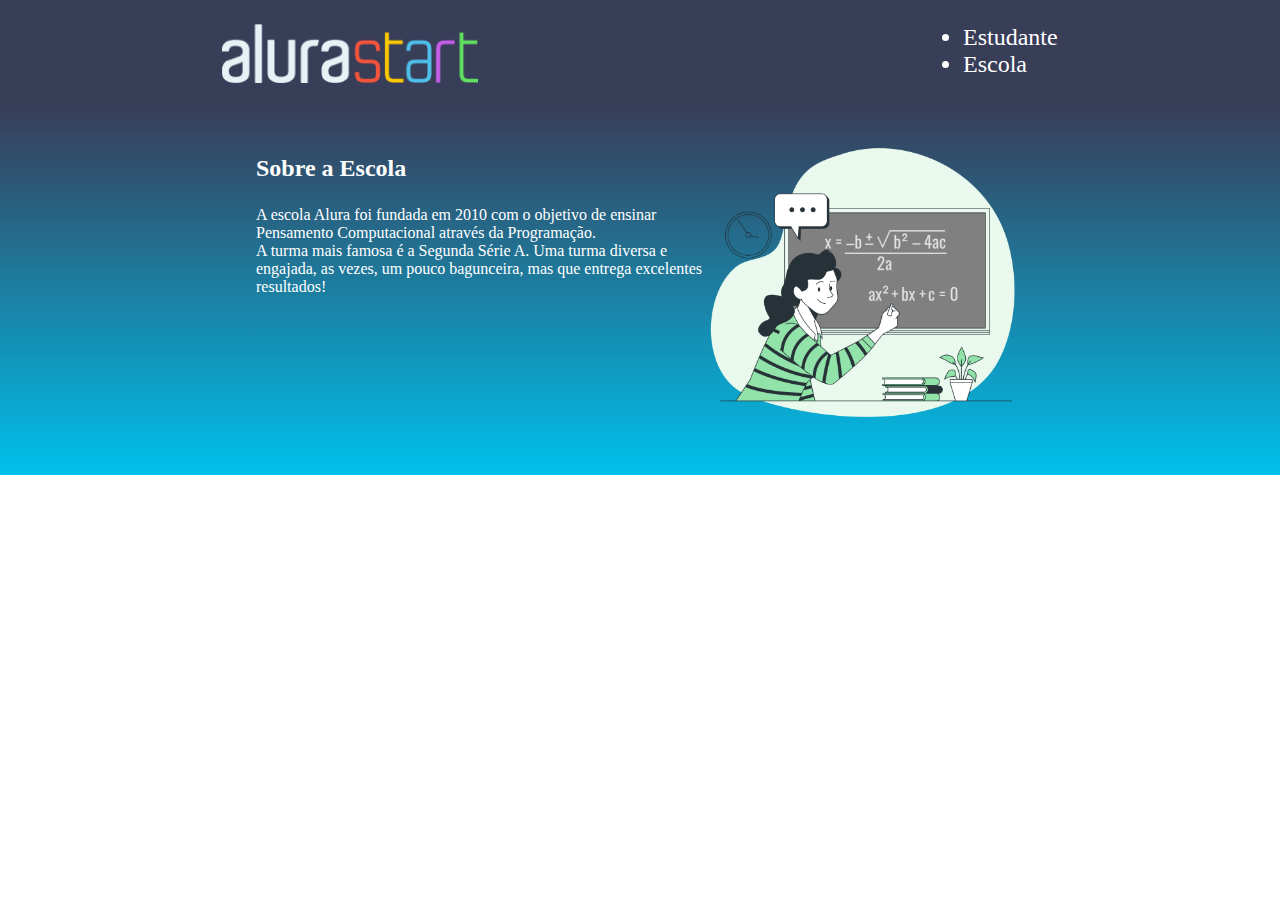
==== index.html @ a39a6ace "Add files via upload" ====
<!DOCTYPE html>
<html lang="en">
<head>
    <meta charset="UTF-8">
    <meta http-equiv="X-UA-Compatible" content="IE=edge">
    <meta name="viewport" content="width=device-width, initial-scale=1.0">
    <title>Document</title>
<link rel="stylesheet" href="Style.css">

</head>
<body>
    <header class="cabecalho">
        <img class="cabecalho-imagem" src="Img/alurastart logo 1.png" alt="">
    <ul class=”cabecalho-lista-item”>
        <li class=”cabecalho-lista-item”>Estudante</li>
        <li class=”cabecalho-lista-item”>Escola</li>
        </ul></header>
<section class="escola" >
    <div class="escola-conteudo" >
            <h2 class="escola-titulo" >Sobre a Escola</h2>
            <p class=”escola-texto-um”> A escola Alura foi fundada em 2010 com o objetivo de ensinar Pensamento Computacional através da Programação.</p>
            <p class=”escola-texto-dois”> A turma mais famosa é a Segunda Série A. Uma turma diversa e engajada, as vezes, um pouco bagunceira, mas
que entrega excelentes resultados!</p> </div>
<img class="escola-imagem" src="Img/Formula-bro.png" alt=""> <section>

</body>
</html>
---- Style.css ----
.cabecalho {
    background-color: #383D58;
    color: white;
    display: flex;
    justify-content: space-around;
    padding: 24px 0; font-size: 24px;
    }
    .cabecalho-imagem{ width: 20%;
    }
    .cabecalho-lista-item{display: inline;margin: 0 16px;
    }* {
        margin: 0;
        padding:}
  .escola-imagem {width:25%;} 
  .escola {
    background-image: linear-gradient(#383D58,#00c0eb);
    color: white;
    display:flex; 
    justify-content: center;
    padding: 24px 0;} 
    .escola-titulo {
        padding: 24px 0;
        }
    .escola-conteudo{width: 35%;
        }
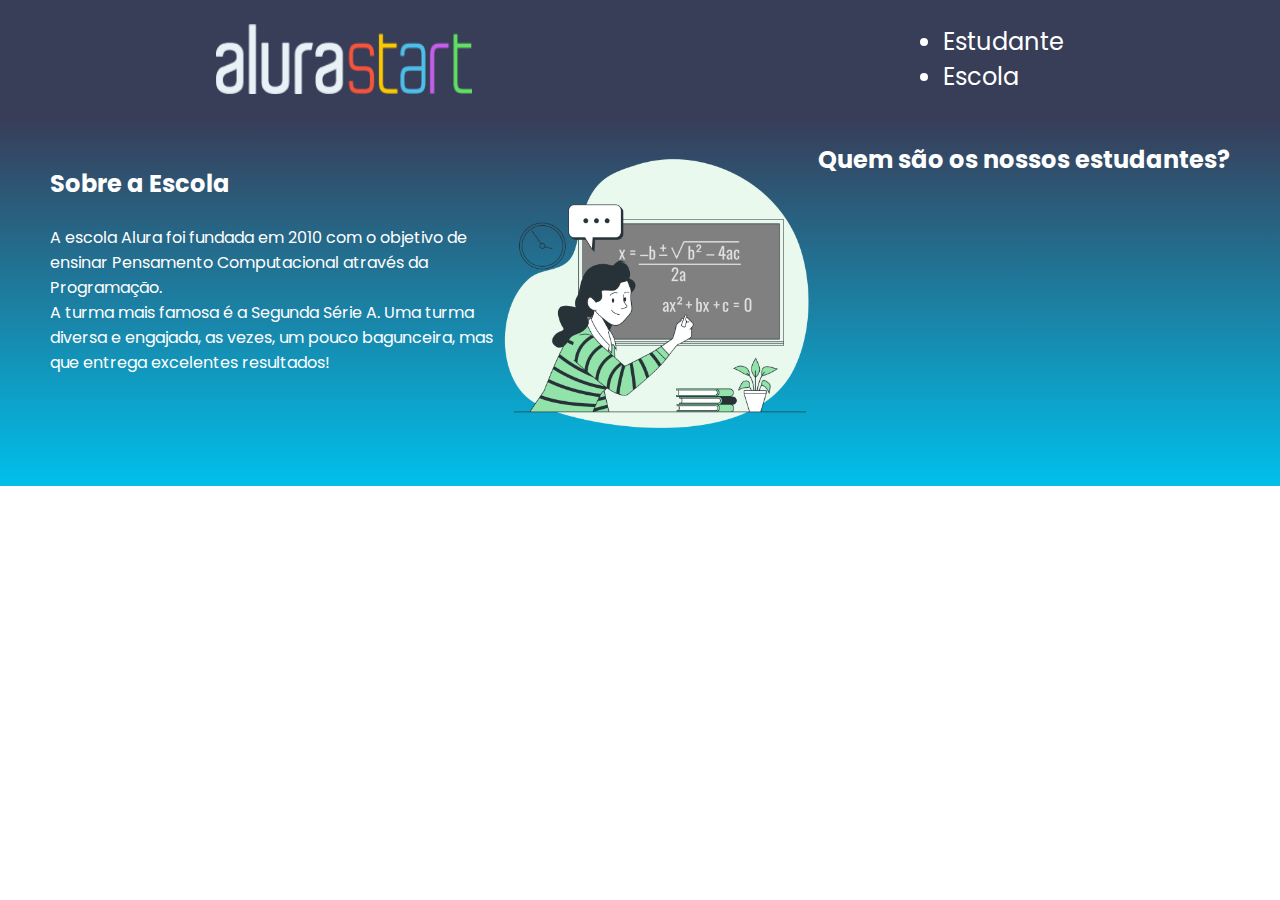
==== commit b80935a6: "Add files via upload" ====
--- a/index.html
+++ b/index.html
@@ -6,6 +6,9 @@
     <meta name="viewport" content="width=device-width, initial-scale=1.0">
     <title>Document</title>
 <link rel="stylesheet" href="Style.css">
+<link rel="preconnect" href="https://fonts.googleapis.com">
+<link rel="preconnect" href="https://fonts.gstatic.com" crossorigin>
+<link href="https://fonts.googleapis.com/css2?family=Poppins:wght@200;400;700&display=swap" rel="stylesheet">
 
 </head>
 <body>
@@ -22,6 +25,9 @@
             <p class=”escola-texto-dois”> A turma mais famosa é a Segunda Série A. Uma turma diversa e engajada, as vezes, um pouco bagunceira, mas
 que entrega excelentes resultados!</p> </div>
 <img class="escola-imagem" src="Img/Formula-bro.png" alt=""> <section>
-
+<section class="estudante"> 
+    <h2 class="estudantes_título">Quem são os nossos estudantes?</h2>
+    <img src="" alt="">
+</section>
 </body>
 </html>
--- a/Style.css
+++ b/Style.css
@@ -5,6 +5,7 @@
     justify-content: space-around;
     padding: 24px 0; font-size: 24px;
     }
+    body{font-family: 'Poppins', sans-serif;}
     .cabecalho-imagem{ width: 20%;
     }
     .cabecalho-lista-item{display: inline;margin: 0 16px;
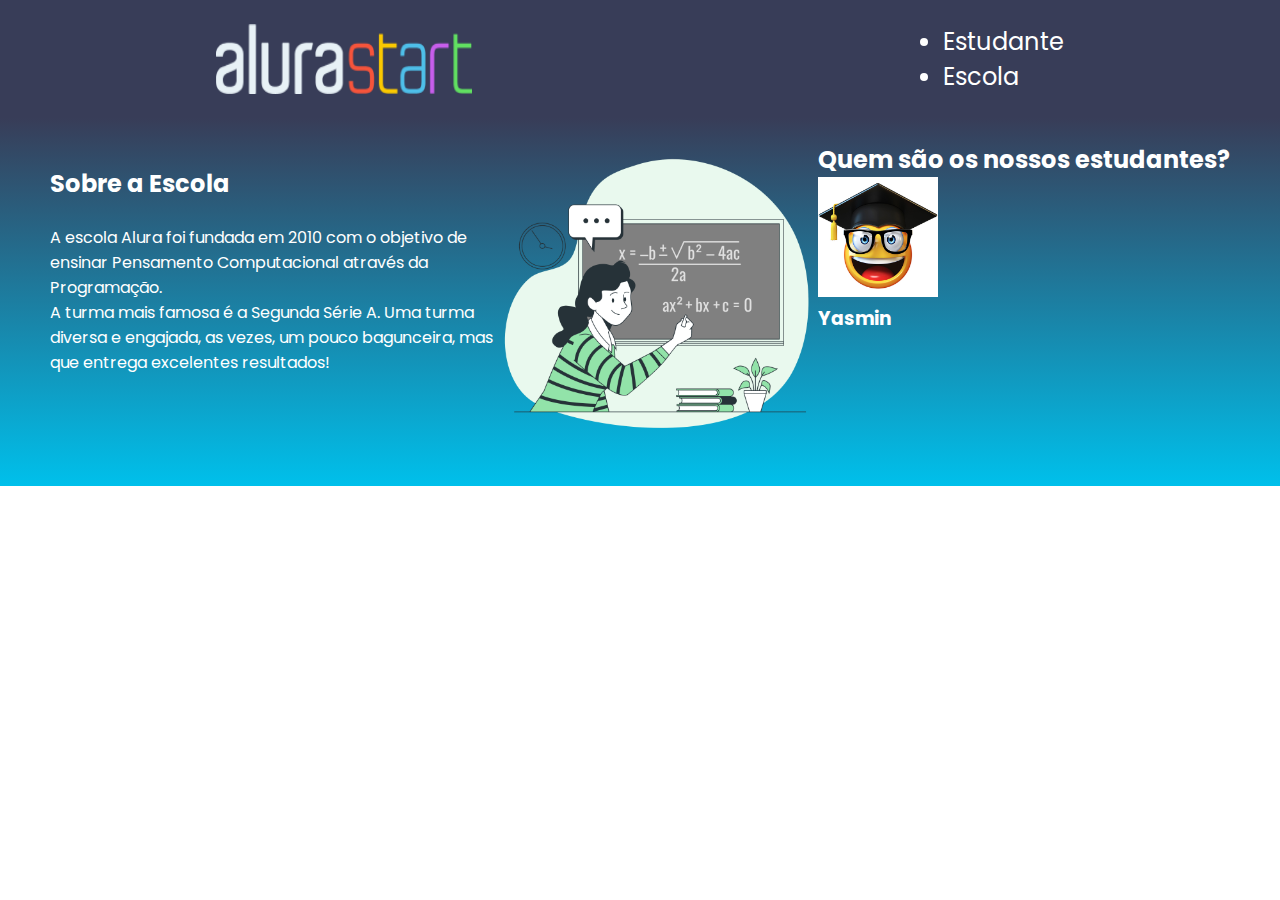
==== commit 3e9a4d6b: "Add files via upload" ====
--- a/index.html
+++ b/index.html
@@ -27,7 +27,9 @@
 <img class="escola-imagem" src="Img/Formula-bro.png" alt=""> <section>
 <section class="estudante"> 
     <h2 class="estudantes_título">Quem são os nossos estudantes?</h2>
-    <img src="" alt="">
+
+    <img class="estudante-imagem" src="Img/estudante.jpg" alt="foto do estudante">
+    <h3>Yasmin</h3>
 </section>
 </body>
 </html>
--- a/Style.css
+++ b/Style.css
@@ -23,4 +23,5 @@
         padding: 24px 0;
         }
     .escola-conteudo{width: 35%;
-        }+        }
+        .estudante-imagem {width: 120px;}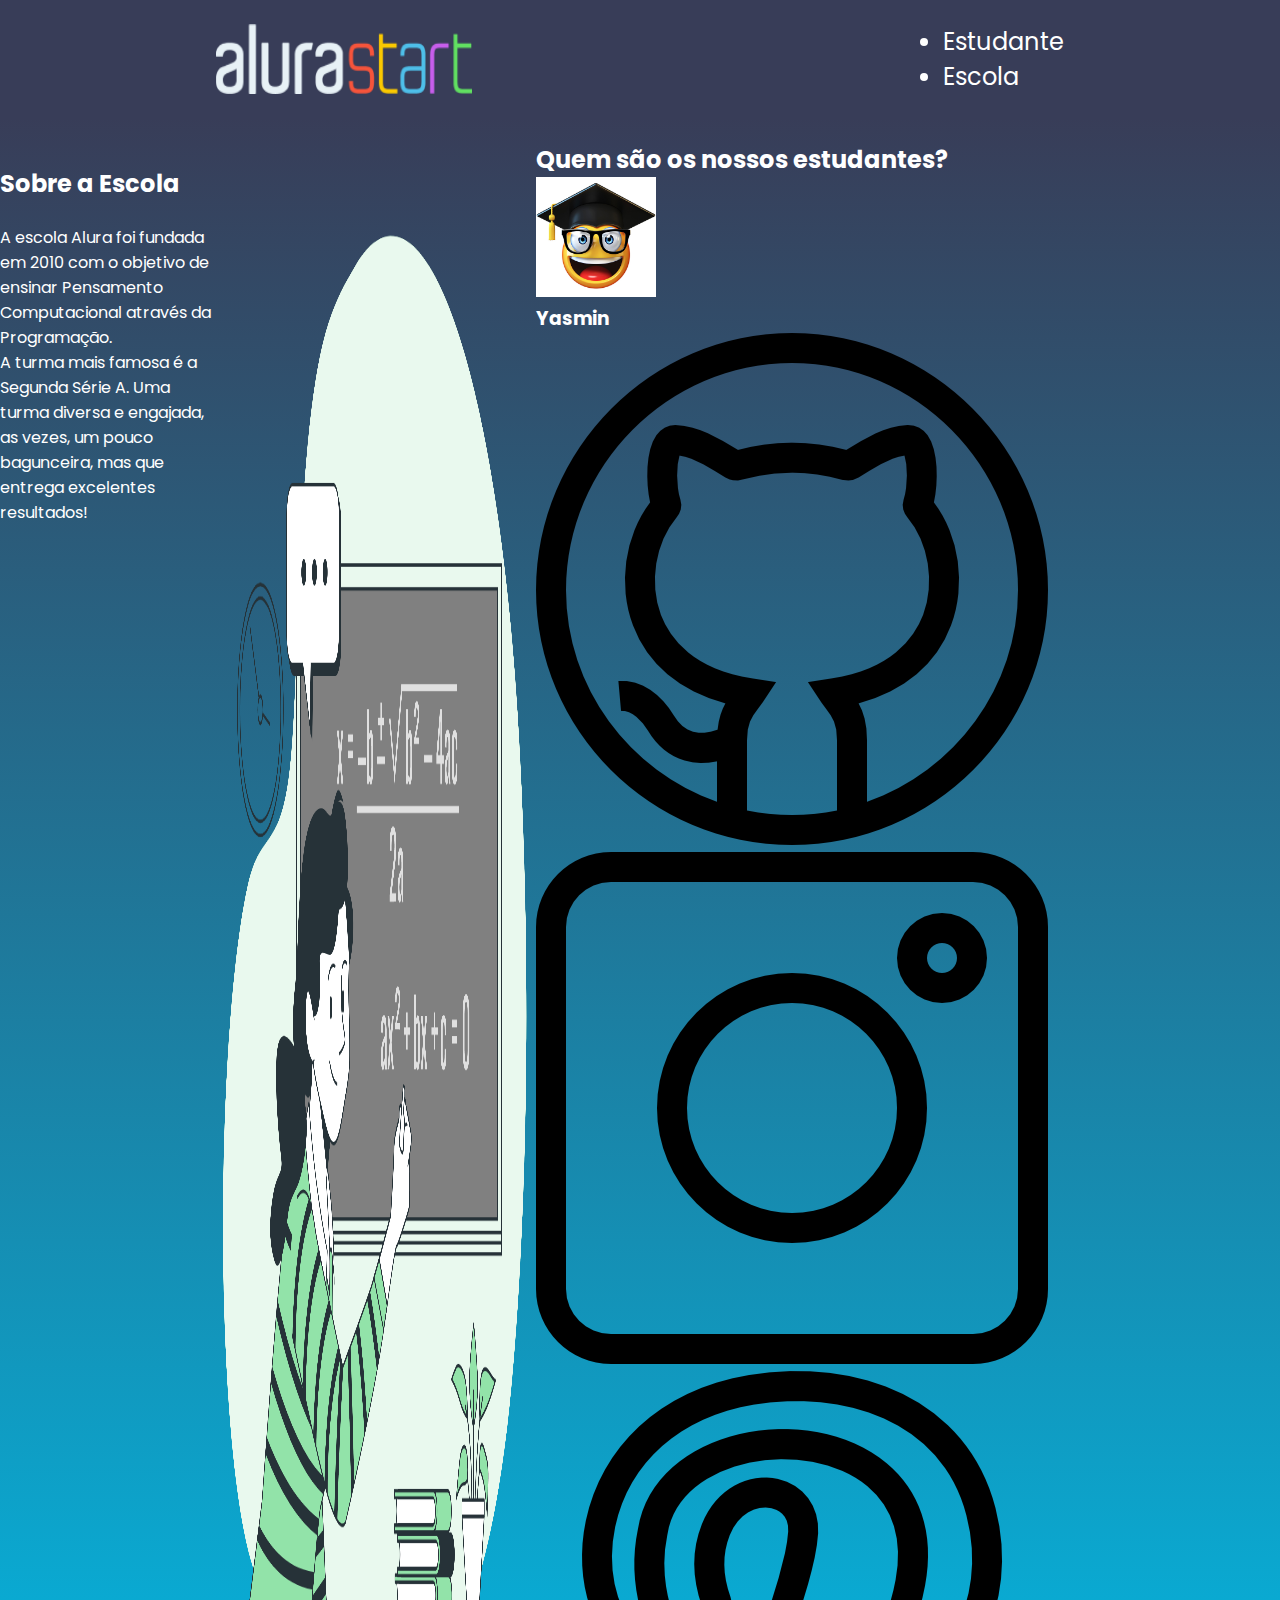
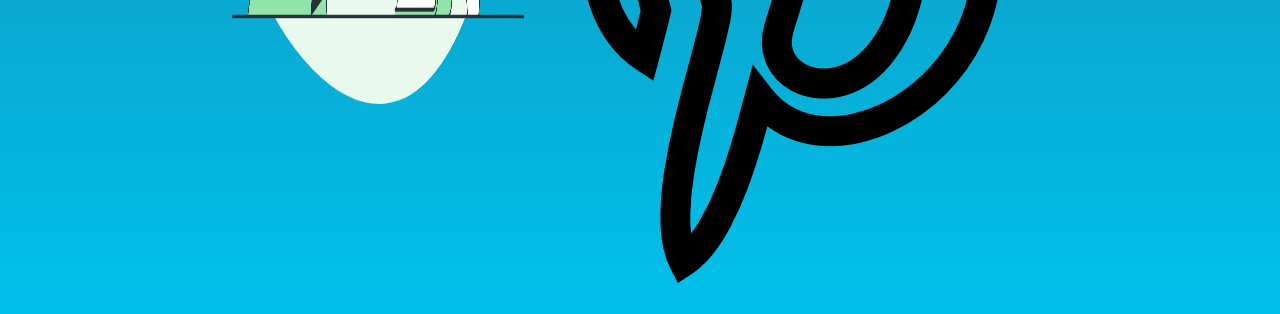
==== commit 316409d8: "Add files via upload" ====
--- a/index.html
+++ b/index.html
@@ -29,7 +29,10 @@
     <h2 class="estudantes_título">Quem são os nossos estudantes?</h2>
 
     <img class="estudante-imagem" src="Img/estudante.jpg" alt="foto do estudante">
-    <h3>Yasmin</h3>
+    <h3 class="estudante-nome">Yasmin</h3>
+    <img src="Img/github.png" alt="Simbolo do github">
+    <img src="Img/instagram.png" alt="Simbolo do intagram">
+    <img src="Img/pinterest.png" alt="Simbolo do pinterest">
 </section>
 </body>
 </html>
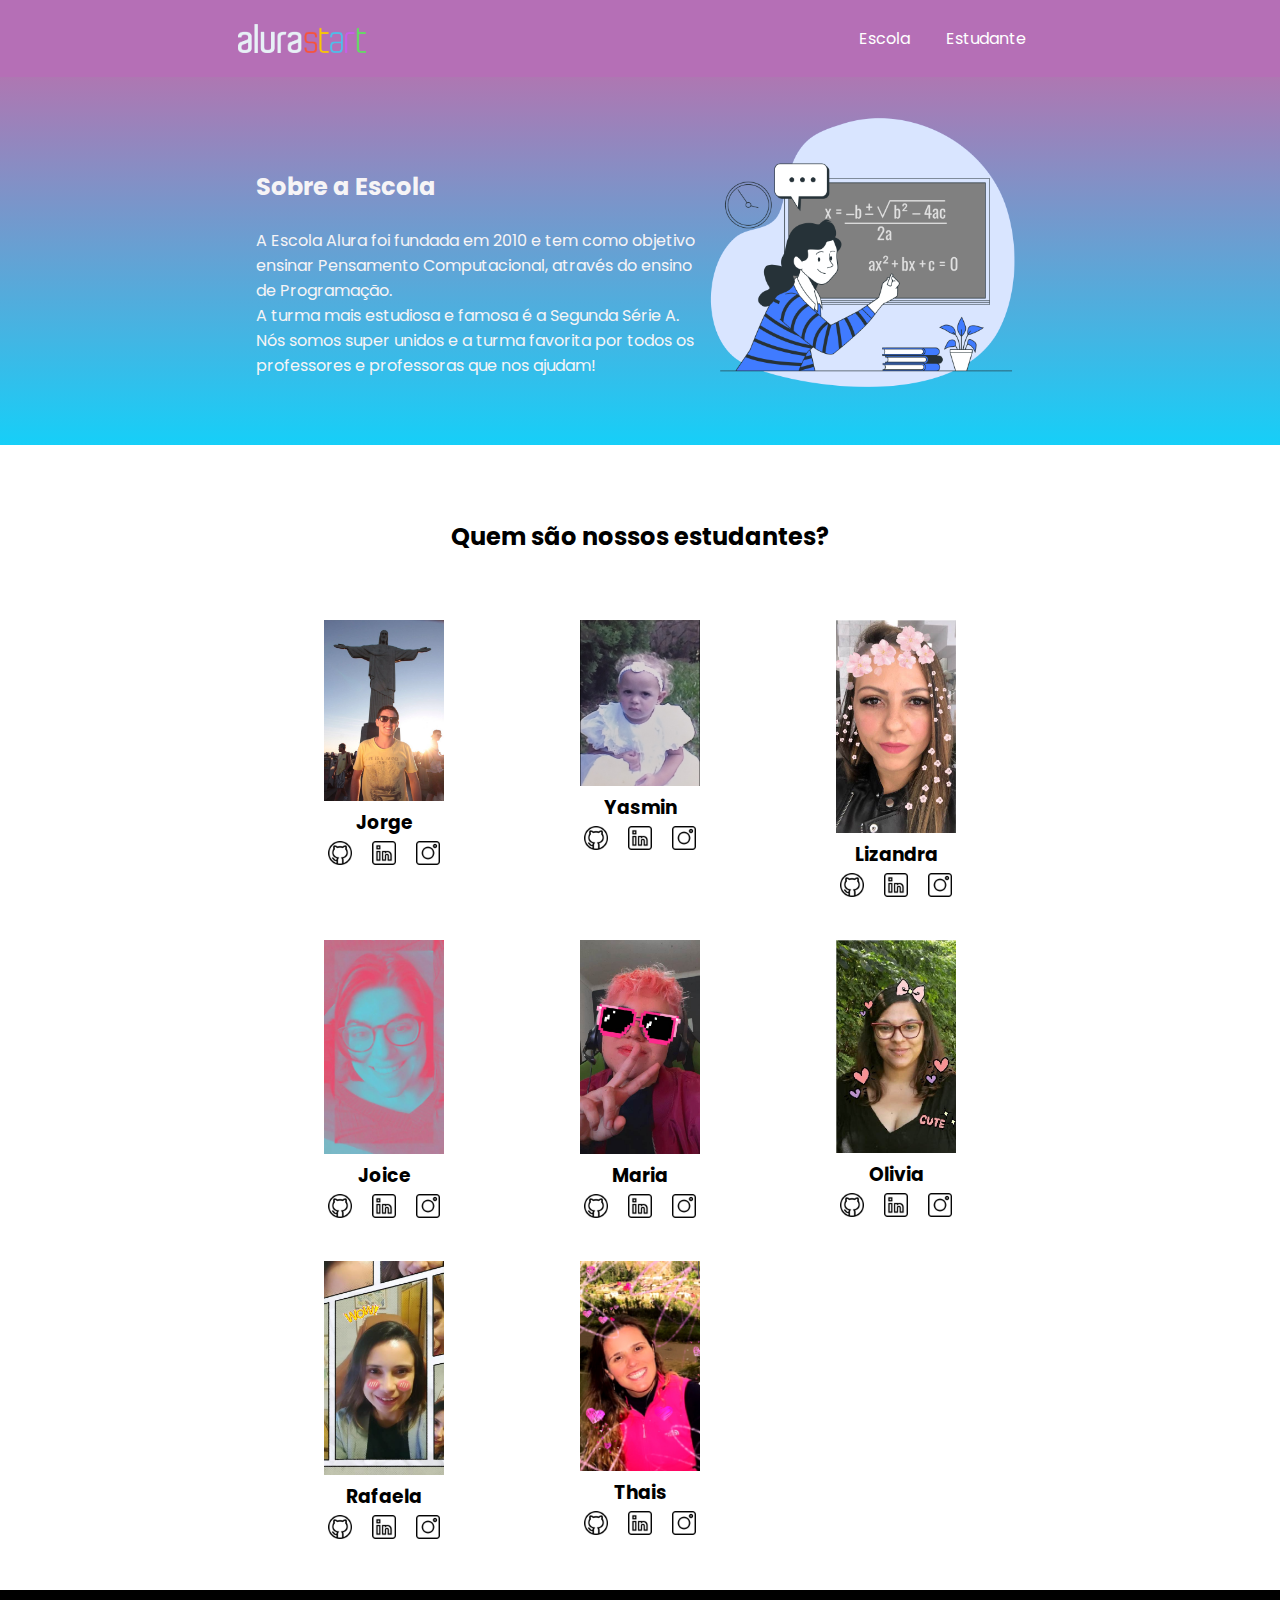
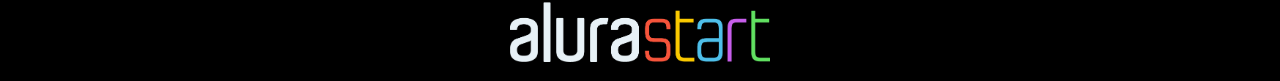
==== commit 22b2e3b9: "Add files via upload" ====
--- a/index.html
+++ b/index.html
@@ -4,35 +4,97 @@
     <meta charset="UTF-8">
     <meta http-equiv="X-UA-Compatible" content="IE=edge">
     <meta name="viewport" content="width=device-width, initial-scale=1.0">
-    <title>Document</title>
-<link rel="stylesheet" href="Style.css">
-<link rel="preconnect" href="https://fonts.googleapis.com">
-<link rel="preconnect" href="https://fonts.gstatic.com" crossorigin>
-<link href="https://fonts.googleapis.com/css2?family=Poppins:wght@200;400;700&display=swap" rel="stylesheet">
-
+    <title>Equipe Alura Start</title>
+    <link rel="stylesheet" href="style.css">
+    <link rel="preconnect" href="https://fonts.googleapis.com">
+    <link rel="preconnect" href="https://fonts.gstatic.com" crossorigin>
+    <link href="https://fonts.googleapis.com/css2?family=Poppins&display=swap" rel="stylesheet">
 </head>
 <body>
     <header class="cabecalho">
-        <img class="cabecalho-imagem" src="Img/alurastart logo 1.png" alt="">
-    <ul class=”cabecalho-lista-item”>
-        <li class=”cabecalho-lista-item”>Estudante</li>
-        <li class=”cabecalho-lista-item”>Escola</li>
-        </ul></header>
-<section class="escola" >
-    <div class="escola-conteudo" >
-            <h2 class="escola-titulo" >Sobre a Escola</h2>
-            <p class=”escola-texto-um”> A escola Alura foi fundada em 2010 com o objetivo de ensinar Pensamento Computacional através da Programação.</p>
-            <p class=”escola-texto-dois”> A turma mais famosa é a Segunda Série A. Uma turma diversa e engajada, as vezes, um pouco bagunceira, mas
-que entrega excelentes resultados!</p> </div>
-<img class="escola-imagem" src="Img/Formula-bro.png" alt=""> <section>
-<section class="estudante"> 
-    <h2 class="estudantes_título">Quem são os nossos estudantes?</h2>
+        <img class="cabecalho-imagem" src="alurastart logo.png" alt="logo da alura start">
+        <ul class="cabecalho-lista">
+            <li class="cabecalho-lista-item">Escola</li>
+            <li class="cabecalho-lista-item">Estudante</li>
+        </ul>
+    </header>
+    <section class="escola">
+        <div class="escola-div-conteudo">
+            <h2 class="escola-titulo">Sobre a Escola</h2>
+            <p class="escola-texto-um">A Escola Alura foi fundada em 2010 e tem como objetivo ensinar Pensamento Computacional, através do ensino de  Programação.</p>
+            <p class="escola-texto-dois">A turma mais estudiosa e famosa é a Segunda Série A. Nós somos super unidos e a turma favorita por todos os professores e professoras que nos ajudam!</p>
+        </div>
+        <img class="escola-imagem" src="Formula-bro.png" alt="imagem que representa uma professora em sala de aula">
+    </section>
+    <section class="estudante">
+        <h2 class="estudante-titulo">Quem são nossos estudantes?</h2>
+        <div class="estudante-todos">
+        <span></span>
+        <div class="estudante-div">
+            <img class="estudante-imagem" src="Jorge.jpg" alt="foto do Jorge">
+            <h3 class="estudante-nome">Jorge</h3>
+            <a href="https://github.com/marcelopaludetto"><img class="estudante-icone" src="github.png" alt="icone github"></a>
+            <a href="https://linkedin.com/marcelopaludetto"><img class="estudante-icone" src="linkedin.png" alt="icone linkedin"></a>
+            <a href="https://instagram.com/jorgeenge"><img class="estudante-icone" src="instagram.png" alt="icone instagram"></a>
+        </div>
+        <div class="estudante-div">
+            <img class="estudante-imagem" src="yasmin.jpg" alt="foto da yasmin">
+            <h3 class="estudante-nome">Yasmin</h3>
+            <a href="https://github.com/YasminSbardelatti"><img class="estudante-icone" src="github.png" alt="icone github"></a>
+            <a href="https://www.linkedin.com"><img class="estudante-icone" src="linkedin.png" alt="icone linkedin"></a>
+            <a href="https://www.instagram.com/y.sbardelatti"><img class="estudante-icone" src="instagram.png" alt="icone instagram"></a>
+        </div>
+        <div class="estudante-div">
+            <img class="estudante-imagem" src="Liz.jpg" alt="foto da lizandra">
+            <h3 class="estudante-nome">Lizandra</h3>
+            <a href=""><img class="estudante-icone" src="github.png" alt="icone github"></a>
+            <a href="https://www.linkedin.com"><img class="estudante-icone" src="linkedin.png" alt="icone linkedin"></a>
+            <a href="https://www.instagram.com/y.sbardelatti"><img class="estudante-icone" src="instagram.png" alt="icone instagram"></a>
+        </div>
+        <span></span>
+        <span></span>
+        <div class="estudante-div">
+            <img class="estudante-imagem" src="Joice.jpg" alt="foto da joice">
+            <h3 class="estudante-nome">Joice</h3>
+            <a href="https://github.com/JoiceAlura"><img class="estudante-icone" src="github.png" alt="icone github"></a>
+            <a href="https://www.linkedin.com/in/joicebarbaresco/"><img class="estudante-icone" src="linkedin.png" alt="icone linkedin"></a>
+            <a href="https://www.instagram.com/joicebarbaresco/"><img class="estudante-icone" src="instagram.png" alt="icone instagram"></a>
+        </div>
+        <div class="estudante-div">
+            <img class="estudante-imagem" src="Maria.jpg" alt="foto da maria">
+            <h3 class="estudante-nome">Maria</h3>
+            <a href="https://github.com/MagePSR"><img class="estudante-icone" src="github.png" alt="icone github"></a>
+            <a href="https://www.linkedin.com/in/mariageovanna"><img class="estudante-icone" src="linkedin.png" alt="icone linkedin"></a>
+            <a href="https://www.instagram.com/magpsr/"><img class="estudante-icone" src="instagram.png" alt="icone instagram"></a>
+        </div>
+        <div class="estudante-div">
+            <img class="estudante-imagem" src="Olivia.jpg" alt="foto da olhe">
+            <h3 class="estudante-nome">Olivia</h3>
+            <img class="estudante-icone" src="github.png" alt="icone github">
+            <a href="https://www.linkedin.com/in/olhe/"><img class="estudante-icone" src="linkedin.png" alt="icone linkedin"></a>
+            <a href="https://github.com/olhe12"><img class="estudante-icone" src="instagram.png" alt="icone instagram"></a>
+        </div>
+        <span></span>
+        <span></span>
+        <div class="estudante-div">
+            <img class="estudante-imagem" src="Rafa.jpg" alt="foto da rafa">
+            <h3 class="estudante-nome">Rafaela</h3>
+            <a href="https://github.com/rafaelamunhoz12"><img class="estudante-icone" src="github.png" alt="icone github"></a>
+            <a href="http://linkedin.com/in/rafaela-felix-munhoz-oliveira-02160a10a"><img class="estudante-icone" src="linkedin.png" alt="icone linkedin"></a>
+            <a href="https://www.instagram.com/rafafmo/"><img class="estudante-icone" src="instagram.png" alt="icone instagram"></a>
+        </div>
+        <div class="estudante-div">
+            <img class="estudante-imagem" src="Thais.jpg" alt="foto da thais">
+            <h3 class="estudante-nome">Thais</h3>
+            <a href="https://github.com/Thaispianucci"><img class="estudante-icone" src="github.png" alt="icone github"></a>
+            <a href="https://www.linkedin.com/in/thais-pianucci-benedicto-54a9a416/"><img class="estudante-icone" src="linkedin.png" alt="icone linkedin"></a>
+            <a href="https://www.instagram.com/thaispianucci/"><img class="estudante-icone" src="instagram.png" alt="icone instagram"></a>
+        </div>
 
-    <img class="estudante-imagem" src="Img/estudante.jpg" alt="foto do estudante">
-    <h3 class="estudante-nome">Yasmin</h3>
-    <img src="Img/github.png" alt="Simbolo do github">
-    <img src="Img/instagram.png" alt="Simbolo do intagram">
-    <img src="Img/pinterest.png" alt="Simbolo do pinterest">
-</section>
+    </div>
+    </section>
+    <footer class="rodape">
+        <img class="rodape-imagem"src="alurastart logo.png" alt="logo da alura start">
+    </footer>
 </body>
-</html>
+</html>--- a/style.css
+++ b/style.css
@@ -0,0 +1,85 @@
+*{
+    margin: 0;
+    padding: 0;
+}
+body {
+    font-family: 'Poppins', sans-serif;
+}
+.cabecalho {
+    background-color: #b56fb6;
+    color: white;
+    display: flex;
+    justify-content: space-around;
+    align-items: center;
+    padding: 24px 0;
+}
+
+.cabecalho-imagem{
+    width: 10%;
+}
+
+.cabecalho-lista-item{
+    display: inline-block;
+    margin: 0 16px;
+    font-size: 16px;
+}
+
+.escola-imagem{
+    width: 25%;
+}
+
+.escola{
+    background-image: linear-gradient(#ae77b2,#16CFF8);
+    color:rgb(246, 244, 246);
+    display: flex;
+    justify-content: center;
+    align-items: center;
+    padding: 24px 0;
+}
+
+.escola-div-conteudo{
+    width: 35%;
+}
+
+
+.escola-titulo{
+    padding: 24px 0;
+}
+
+.estudante{
+    padding: 24px 0;
+}
+.estudante-imagem{
+    width: 120px;
+}
+
+.estudante-icone{
+    width: 24px;
+    padding: 4px 8px;
+}
+
+.estudante-div{
+    text-align: center;
+    padding: 16px 0;
+}
+
+.estudante-titulo{
+    text-align: center;
+    padding: 50px 0;
+}
+
+.estudante-todos{
+    display: grid;
+    grid-template-columns: 20% 20% 20% 20% 20%;
+}
+
+.rodape{
+    background-color: black;
+    text-align: center;
+}
+
+.rodape-imagem{
+    height: 60px;
+    padding: 12px 0;
+   
+}